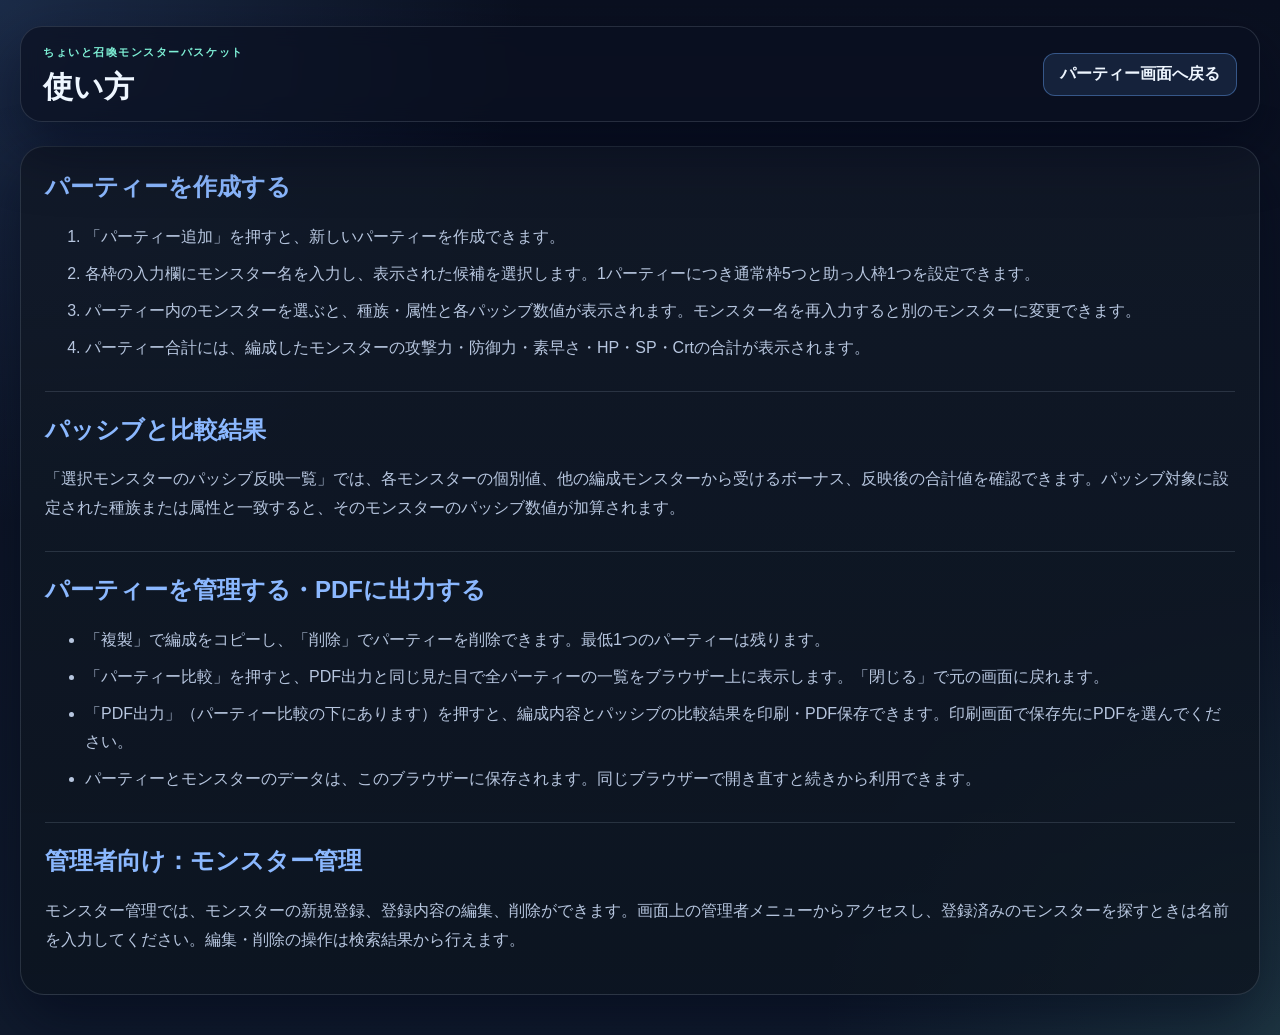
==== how-to-use.html @ dc03d503 "Apply remaining changes Co-authored-by: monbasyama <340354951+monbasyama@users.noreply.github.com>" ====
<!DOCTYPE html>
<html lang="ja">
  <head>
    <meta charset="UTF-8" />
    <meta name="viewport" content="width=device-width, initial-scale=1.0" />
    <title>使い方 | ちょいと召喚モンスターバスケット</title>
    <link rel="stylesheet" href="style.css" />
  </head>
  <body>
    <div class="app-shell">
      <header class="topbar">
        <div>
          <p class="eyebrow">ちょいと召喚モンスターバスケット</p>
          <h1>使い方</h1>
        </div>
        <div class="topbar-actions">
          <a href="index.html" class="secondary-btn inline-link">パーティー画面へ戻る</a>
        </div>
      </header>

      <main>
        <article class="panel usage-guide">
          <section>
            <h2>パーティーを作成する</h2>
            <ol>
              <li>「パーティー追加」を押すと、新しいパーティーを作成できます。</li>
              <li>各枠の入力欄にモンスター名を入力し、表示された候補を選択します。1パーティーにつき通常枠5つと助っ人枠1つを設定できます。</li>
              <li>パーティー内のモンスターを選ぶと、種族・属性と各パッシブ数値が表示されます。モンスター名を再入力すると別のモンスターに変更できます。</li>
              <li>パーティー合計には、編成したモンスターの攻撃力・防御力・素早さ・HP・SP・Crtの合計が表示されます。</li>
            </ol>
          </section>

          <section>
            <h2>パッシブと比較結果</h2>
            <p>「選択モンスターのパッシブ反映一覧」では、各モンスターの個別値、他の編成モンスターから受けるボーナス、反映後の合計値を確認できます。パッシブ対象に設定された種族または属性と一致すると、そのモンスターのパッシブ数値が加算されます。</p>
          </section>

          <section>
            <h2>パーティーを管理する・PDFに出力する</h2>
            <ul>
              <li>「複製」で編成をコピーし、「削除」でパーティーを削除できます。最低1つのパーティーは残ります。</li>
              <li>「パーティー比較」を押すと、PDF出力と同じ見た目で全パーティーの一覧をブラウザー上に表示します。「閉じる」で元の画面に戻れます。</li>
              <li>「PDF出力」（パーティー比較の下にあります）を押すと、編成内容とパッシブの比較結果を印刷・PDF保存できます。印刷画面で保存先にPDFを選んでください。</li>
              <li>パーティーとモンスターのデータは、このブラウザーに保存されます。同じブラウザーで開き直すと続きから利用できます。</li>
            </ul>
          </section>

          <section>
            <h2>管理者向け：モンスター管理</h2>
            <p>モンスター管理では、モンスターの新規登録、登録内容の編集、削除ができます。画面上の管理者メニューからアクセスし、登録済みのモンスターを探すときは名前を入力してください。編集・削除の操作は検索結果から行えます。</p>
          </section>
        </article>
      </main>
    </div>
  </body>
</html>
---- style.css ----
:root {
  --bg-1: #0a1020;
  --bg-2: #101b2d;
  --panel: rgba(17, 25, 39, 0.82);
  --panel-strong: rgba(24, 35, 53, 0.96);
  --panel-soft: rgba(23, 33, 52, 0.72);
  --line: rgba(148, 163, 184, 0.2);
  --line-strong: rgba(148, 163, 184, 0.38);
  --text: #eef6ff;
  --muted: #b7c6df;
  --primary: #6aa9ff;
  --primary-strong: #8bb8ff;
  --secondary: #7ef0d6;
  --accent: #ffbf69;
  --danger: #ff6b7d;
  --success: #57d491;
  --shadow: 0 24px 60px rgba(2, 6, 23, 0.55);
}

* {
  box-sizing: border-box;
}

html {
  scroll-behavior: smooth;
}

body {
  margin: 0;
  min-height: 100vh;
  font-family: "Segoe UI", "Hiragino Kaku Gothic ProN", "Yu Gothic", sans-serif;
  background:
    radial-gradient(circle at top left, rgba(106, 169, 255, 0.18), transparent 32%),
    radial-gradient(circle at bottom right, rgba(126, 240, 214, 0.12), transparent 28%),
    linear-gradient(180deg, var(--bg-1) 0%, var(--bg-2) 100%);
  color: var(--text);
}

button,
input,
select,
a {
  font: inherit;
}

button,
input,
select {
  border: 0;
  outline: none;
}

button {
  cursor: pointer;
}

img {
  max-width: 100%;
}

.app-shell {
  max-width: 1440px;
  margin: 0 auto;
  padding: 26px 20px 40px;
}

.topbar {
  display: flex;
  justify-content: space-between;
  align-items: center;
  gap: 18px;
  margin-bottom: 24px;
  padding: 18px 22px;
  border: 1px solid var(--line);
  background: rgba(10, 16, 32, 0.72);
  border-radius: 22px;
  box-shadow: var(--shadow);
  backdrop-filter: blur(10px);
}

.eyebrow {
  margin: 0 0 10px;
  font-size: 11px;
  letter-spacing: 0.14em;
  font-weight: 800;
  text-transform: uppercase;
  color: var(--secondary);
}

h1,
h2,
h3,
h4,
p {
  margin-top: 0;
}

h1 {
  margin-bottom: 0;
  font-size: clamp(1.9rem, 2.2vw, 3rem);
  line-height: 1.1;
}

.topbar-actions {
  display: flex;
  align-items: center;
  gap: 12px;
  flex-wrap: wrap;
}

.utility-sidebar {
  position: fixed;
  z-index: 10;
  left: 12px;
  bottom: 18px;
  padding: 8px 10px;
  border: 1px solid rgba(148, 163, 184, 0.16);
  border-radius: 10px;
  background: rgba(10, 16, 32, 0.55);
  opacity: 0.55;
  transition: opacity 0.18s ease;
}

.utility-sidebar:hover,
.utility-sidebar:focus-within {
  opacity: 1;
}

.utility-sidebar a {
  color: var(--muted);
  font-size: 0.75rem;
  text-decoration: none;
}

.utility-sidebar a:hover {
  color: var(--text);
}

.inline-link {
  display: inline-flex;
  align-items: center;
  justify-content: center;
  text-decoration: none;
}

.primary-btn,
.secondary-btn,
.ghost-btn,
.danger-btn {
  display: inline-flex;
  align-items: center;
  justify-content: center;
  border-radius: 12px;
  padding: 10px 16px;
  font-weight: 700;
  transition: transform 0.18s ease, opacity 0.18s ease, box-shadow 0.18s ease, border-color 0.18s ease;
}

.primary-btn {
  background: linear-gradient(135deg, var(--primary), #4c7df8);
  color: #fff;
  box-shadow: 0 12px 24px rgba(88, 120, 255, 0.28);
}

.primary-btn:hover,
.secondary-btn:hover,
.ghost-btn:hover,
.danger-btn:hover {
  transform: translateY(-1px);
}

.secondary-btn {
  background: rgba(106, 169, 255, 0.12);
  border: 1px solid rgba(106, 169, 255, 0.4);
  color: var(--text);
}

.ghost-btn {
  background: rgba(126, 240, 214, 0.08);
  border: 1px dashed rgba(126, 240, 214, 0.42);
  color: var(--secondary);
}

.danger-btn {
  background: rgba(255, 107, 125, 0.08);
  border: 1px solid rgba(255, 107, 125, 0.35);
  color: #ffd8dd;
}

main {
  display: block;
}

body[data-page="monster-manager"]:not(.manager-authorized) {
  visibility: hidden;
}

.panel {
  background: linear-gradient(180deg, rgba(17, 25, 39, 0.9), rgba(12, 20, 31, 0.82));
  border: 1px solid var(--line);
  border-radius: 24px;
  box-shadow: var(--shadow);
  padding: 24px;
}

.active-panel {
  display: block;
}

.hidden-panel {
  display: none;
}

.section-header {
  display: flex;
  align-items: center;
  justify-content: space-between;
  gap: 12px;
  margin-bottom: 18px;
}

.section-header h2 {
  margin-bottom: 0;
  font-size: clamp(1.2rem, 1.6vw, 1.8rem);
}

.summary-card {
  display: flex;
  align-items: center;
  justify-content: space-between;
  background: linear-gradient(135deg, rgba(106, 169, 255, 0.14), rgba(126, 240, 214, 0.08));
  border: 1px solid var(--line-strong);
  border-radius: 18px;
  padding: 18px 20px;
  margin-bottom: 24px;
}

.summary-label {
  display: block;
  margin-bottom: 8px;
  color: var(--muted);
  font-size: 0.84rem;
}

#overall-total {
  font-size: clamp(2rem, 2.2vw, 2.8rem);
  font-weight: 800;
}

.parties-container {
  display: grid;
  grid-template-columns: repeat(auto-fit, minmax(300px, 1fr));
  gap: 20px;
}

.party-card {
  background: linear-gradient(180deg, rgba(16, 25, 40, 0.96), rgba(12, 20, 31, 0.92));
  border: 1px solid var(--line);
  border-radius: 20px;
  padding: 18px;
  box-shadow: inset 0 1px 0 rgba(255,255,255,0.04);
}

.party-header {
  display: flex;
  justify-content: space-between;
  align-items: center;
  gap: 12px;
  margin-bottom: 16px;
}

.party-header h3 {
  margin: 0;
  font-size: 1.06rem;
}

.party-actions {
  display: flex;
  gap: 8px;
}

.party-total {
  display: inline-flex;
  align-items: center;
  padding: 8px 12px;
  border-radius: 999px;
  background: rgba(106, 169, 255, 0.12);
  border: 1px solid rgba(106, 169, 255, 0.25);
  color: var(--muted);
  margin-bottom: 16px;
}

.slot-grid {
  display: grid;
  grid-template-columns: repeat(2, minmax(130px, 1fr));
  gap: 14px;
}

.slot-card {
  background: rgba(17, 25, 39, 0.7);
  border: 1px solid var(--line);
  border-radius: 16px;
  padding: 12px;
}

.slot-card label {
  display: block;
  color: var(--muted);
  font-weight: 700;
  font-size: 0.88rem;
  margin-bottom: 8px;
}

.slot-card select {
  width: 100%;
  background: rgba(10, 16, 32, 0.9);
  border: 1px solid var(--line);
  border-radius: 10px;
  color: var(--text);
  padding: 8px 10px;
  margin-bottom: 10px;
}

.monster-detail {
  border-top: 1px solid var(--line);
  padding-top: 10px;
}

.monster-detail-tags {
  display: flex;
  flex-wrap: wrap;
  gap: 8px;
  margin-bottom: 8px;
}

.monster-passive-table {
  width: 100%;
  border-collapse: collapse;
  font-size: 0.8rem;
  text-align: center;
}

.monster-passive-table th,
.monster-passive-table td {
  padding: 4px 6px;
  border: 1px solid var(--line);
}

.monster-passive-table th {
  color: var(--primary-strong);
  background: rgba(106, 169, 255, 0.12);
}

.monster-stats {
  display: flex;
  flex-wrap: wrap;
  gap: 8px;
  font-size: 0.82rem;
  color: var(--muted);
}

.monster-wiki-link {
  display: inline-block;
  margin-top: 10px;
  color: var(--secondary);
  overflow-wrap: anywhere;
}

.passive-item {
  display: flex;
  justify-content: space-between;
  gap: 8px;
  padding: 4px 0;
  border-bottom: 1px dashed rgba(148, 163, 184, 0.2);
  color: var(--muted);
  font-size: 0.82rem;
}

.passive-item:last-child {
  border-bottom: none;
}

.empty-state {
  color: var(--muted);
  text-align: center;
  font-size: 0.8rem;
  padding: 8px 0 2px;
}

.monster-form-card {
  background: rgba(16, 24, 37, 0.95);
  border: 1px solid var(--line);
  border-radius: 20px;
  padding: 20px;
  margin-bottom: 24px;
}

.field-grid {
  display: grid;
  gap: 16px;
}

.full-width {
  grid-column: 1 / -1;
}

.field-group {
  display: flex;
  flex-direction: column;
  gap: 9px;
}

.field-group label {
  font-weight: 700;
  color: var(--muted);
}

input[type="text"],
input[type="number"],
select {
  width: 100%;
  border-radius: 10px;
  border: 1px solid var(--line);
  background: rgba(8, 14, 24, 0.9);
  color: var(--text);
  padding: 11px 12px;
}

/* チェックボックスグループスタイル */
.checkbox-group {
  display: grid;
  grid-template-columns: repeat(auto-fit, minmax(200px, 1fr));
  gap: 20px;
  padding: 16px;
  background: rgba(10, 16, 32, 0.5);
  border: 1px solid var(--line);
  border-radius: 12px;
}

.checkbox-section {
  display: flex;
  flex-direction: column;
  gap: 10px;
}

.checkbox-section h4 {
  margin: 0 0 8px 0;
  font-size: 0.96rem;
  color: var(--primary-strong);
  font-weight: 700;
}

.checkbox-list {
  display: flex;
  flex-direction: column;
  gap: 8px;
}

.checkbox-list label {
  display: flex;
  align-items: center;
  gap: 10px;
  cursor: pointer;
  font-weight: 400;
  color: var(--text);
  font-size: 0.9rem;
}

.checkbox-list input[type="checkbox"] {
  width: 18px;
  height: 18px;
  cursor: pointer;
  accent-color: var(--primary);
}

.checkbox-list label:hover {
  color: var(--primary-strong);
}

/* ドロップダウンウィンドウ */
.monster-dropdown-wrapper {
  position: relative;
}

.monster-selection-row {
  display: flex;
  align-items: flex-start;
  gap: 10px;
}

.monster-selection-row .monster-dropdown-wrapper {
  flex: 1;
  min-width: 0;
}

.monster-image-frame {
  position: relative;
  display: flex;
  flex: 0 0 84px;
  width: 84px;
  height: 84px;
  align-items: center;
  justify-content: center;
  overflow: hidden;
  border: 1px solid var(--line-strong);
  border-radius: 10px;
  background: rgba(8, 14, 24, 0.9);
  color: var(--muted);
  font-size: 0.68rem;
}

.monster-image {
  position: absolute;
  inset: 0;
  display: none;
  width: 100%;
  height: 100%;
  object-fit: contain;
}

.monster-image-frame.has-image .monster-image {
  display: block;
}

.monster-image-frame.has-image .monster-image-placeholder {
  display: none;
}

.monster-search-field {
  width: 100%;
  border-radius: 10px;
  border: 1px solid var(--line);
  background: rgba(8, 14, 24, 0.9);
  color: var(--text);
  padding: 11px 12px;
}

.monster-dropdown-list {
  position: absolute;
  top: 100%;
  left: 0;
  right: 0;
  margin-top: 4px;
  background: rgba(10, 16, 32, 0.95);
  border: 1px solid var(--line);
  border-radius: 10px;
  max-height: 200px;
  overflow-y: auto;
  z-index: 100;
  box-shadow: var(--shadow);
}

.dropdown-item {
  padding: 10px 12px;
  cursor: pointer;
  border-bottom: 1px solid var(--line);
  color: var(--text);
  font-size: 0.9rem;
  transition: background-color 0.15s ease;
}

.dropdown-item:last-child {
  border-bottom: none;
}

.dropdown-item:hover {
  background: rgba(106, 169, 255, 0.15);
  color: var(--primary-strong);
}

.monster-search-wrap {
  border-top: 1px solid var(--line);
  padding-top: 18px;
}

.monster-search-wrap h2 {
  font-size: 1.3rem;
  margin-bottom: 16px;
}

.search-box {
  margin-bottom: 16px;
}

.passives-block {
  margin-top: 22px;
}

.passives-header {
  display: flex;
  justify-content: space-between;
  align-items: center;
  gap: 12px;
  margin-bottom: 12px;
}

.passives-header h3 {
  margin: 0;
}

.passive-editor {
  display: grid;
  gap: 12px;
}

.passive-row {
  display: grid;
  grid-template-columns: minmax(150px, 1.2fr) minmax(90px, 0.7fr) auto;
  gap: 10px;
  align-items: center;
}

.remove-passive-btn {
  width: 42px;
  height: 42px;
  border-radius: 10px;
  background: rgba(255, 107, 125, 0.1);
  color: #ffdfe5;
  border: 1px solid rgba(255, 107, 125, 0.3);
}

.form-actions {
  display: flex;
  justify-content: flex-end;
  gap: 10px;
  margin-top: 20px;
}

.monster-list-wrap {
  border-top: 1px solid var(--line);
  padding-top: 18px;
}

.monster-list {
  display: grid;
  gap: 12px;
}

.monster-card-item {
  display: flex;
  justify-content: space-between;
  align-items: center;
  gap: 16px;
  padding: 16px 18px;
  border-radius: 16px;
  background: rgba(17, 25, 39, 0.78);
  border: 1px solid var(--line);
}

.monster-card-item h4 {
  margin: 0 0 10px;
  font-size: 1.05rem;
}

.monster-details {
  display: flex;
  flex-wrap: wrap;
  gap: 8px;
  margin-bottom: 10px;
}

.monster-passives {
  display: flex;
  flex-wrap: wrap;
  gap: 8px;
}

.tag {
  display: inline-flex;
  align-items: center;
  padding: 6px 10px;
  border-radius: 999px;
  background: rgba(106, 169, 255, 0.12);
  color: var(--primary-strong);
  border: 1px solid rgba(106, 169, 255, 0.2);
  font-size: 0.77rem;
  font-weight: 700;
}

.monster-actions {
  display: flex;
  gap: 10px;
  flex-wrap: wrap;
}

.party-passive-summary {
  margin-top: 12px;
  padding: 10px;
  border: 1px solid var(--line-strong);
  border-radius: 12px;
  background: rgba(10, 16, 32, 0.55);
}

.party-passive-summary h4 {
  margin: 0 0 8px;
  color: var(--primary-strong);
}

.passive-summary-table-wrap {
  overflow-x: auto;
}

.passive-summary-table {
  width: 100%;
  min-width: 980px;
  border-collapse: collapse;
  font-size: 0.75rem;
}

.passive-summary-table th,
.passive-summary-table td {
  padding: 5px 7px;
  border: 1px solid var(--line);
  text-align: left;
  vertical-align: top;
}

.passive-summary-table thead th {
  background: rgba(106, 169, 255, 0.12);
  color: var(--primary-strong);
  white-space: nowrap;
}

.passive-summary-table tbody th {
  font-weight: 400;
}

.passive-summary-table tbody th:first-child {
  min-width: 130px;
}

.passive-summary-table tbody td:nth-child(4) {
  min-width: 130px;
}

.passive-summary-table tbody td:nth-child(n + 5) {
  white-space: nowrap;
}

.passive-value-equation {
  display: flex;
  align-items: center;
  justify-content: space-between;
  gap: 4px;
  min-width: 76px;
  white-space: nowrap;
}

.passive-value-bonus {
  color: var(--secondary);
}

.passive-value-equation strong {
  color: var(--text);
}

.pdf-print-content {
  display: none;
}

.usage-guide section + section {
  margin-top: 28px;
  padding-top: 22px;
  border-top: 1px solid var(--line);
}

.usage-guide h2 {
  color: var(--primary-strong);
}

.usage-guide p,
.usage-guide li {
  color: var(--muted);
  line-height: 1.8;
}

.usage-guide li + li {
  margin-top: 8px;
}

@media print {
  @page {
    margin: 0;
  }

  body {
    background: #fff !important;
  }

  body > :not(.pdf-print-content) {
    display: none !important;
  }

  body > .pdf-print-content {
    display: block !important;
    background: #fff !important;
  }
}

@media (max-width: 780px) {
  .app-shell {
    padding: 16px;
  }

  .topbar,
  .section-header,
  .party-header,
  .passives-header {
    flex-direction: column;
    align-items: flex-start;
  }

  .topbar-actions,
  .form-actions,
  .monster-actions {
    width: 100%;
  }

  .topbar-actions > *,
  .form-actions > *,
  .monster-actions > * {
    flex: 1 1 auto;
  }

  .utility-sidebar {
    right: 12px;
    left: auto;
  }

  .slot-grid {
    grid-template-columns: 1fr;
  }

  .monster-image-frame {
    flex-basis: 72px;
    width: 72px;
    height: 72px;
  }

  .checkbox-group {
    grid-template-columns: 1fr;
  }

  .passive-row {
    grid-template-columns: 1fr;
  }

  .monster-card-item {
    flex-direction: column;
    align-items: flex-start;
  }
}
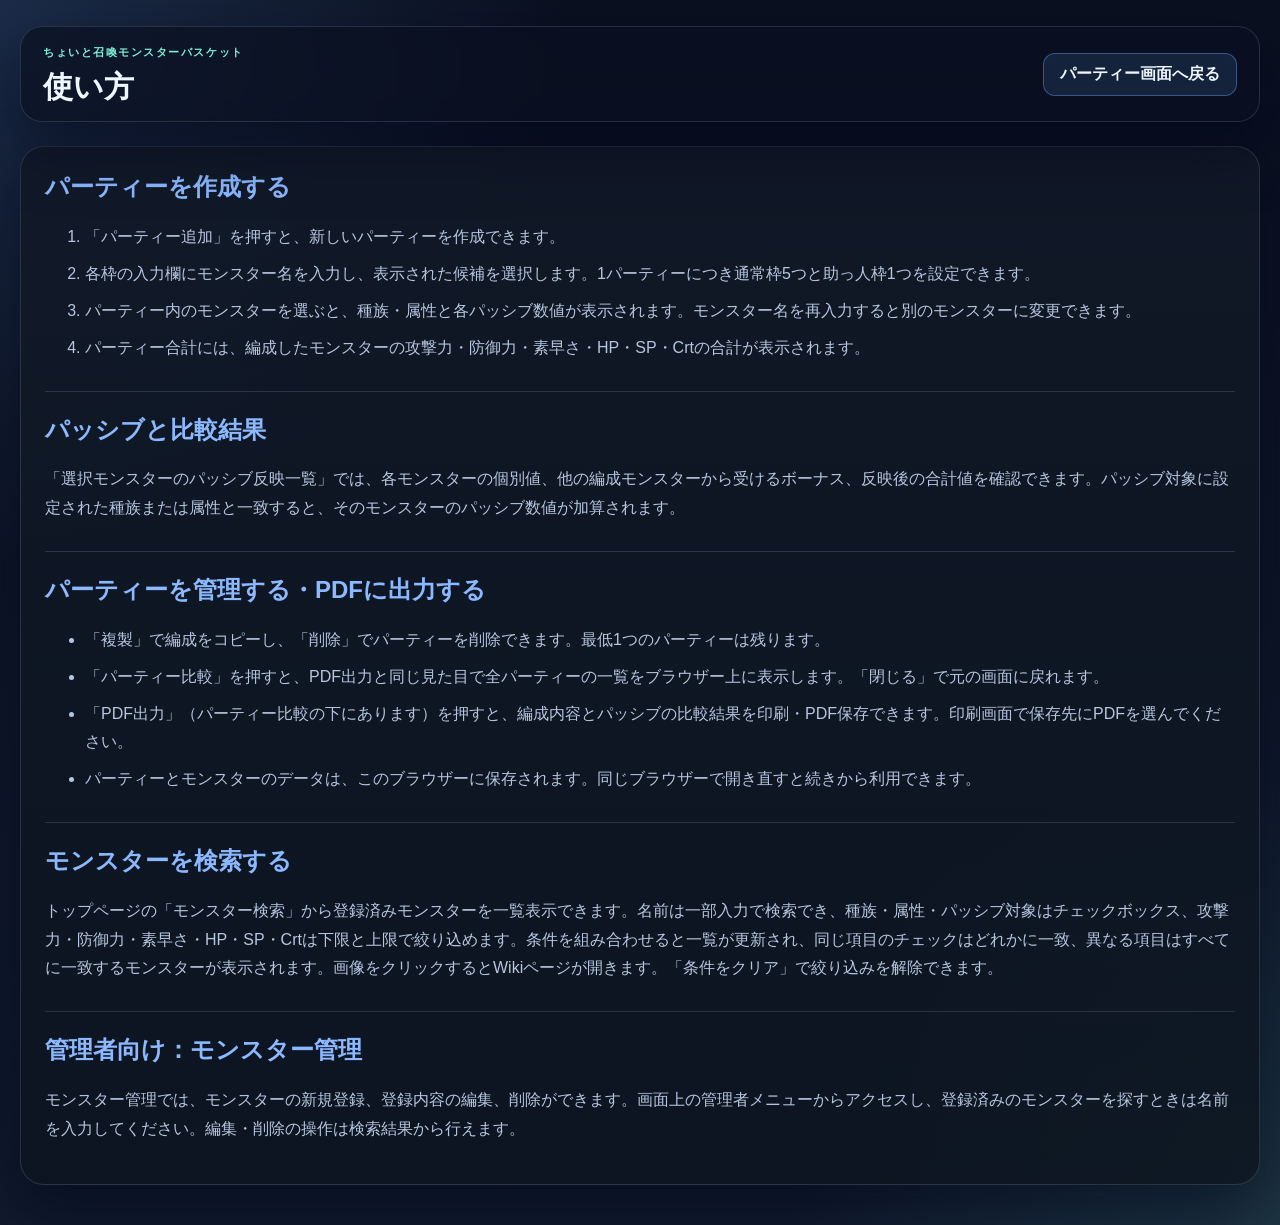
==== commit d7dee724: "Add searchable monster catalog Co-authored-by: monbasyama <340354951+monbasyama@users.noreply.github" ====
--- a/how-to-use.html
+++ b/how-to-use.html
@@ -46,6 +46,11 @@
           </section>
 
           <section>
+            <h2>モンスターを検索する</h2>
+            <p>トップページの「モンスター検索」から登録済みモンスターを一覧表示できます。名前は一部入力で検索でき、種族・属性・パッシブ対象はチェックボックス、攻撃力・防御力・素早さ・HP・SP・Crtは下限と上限で絞り込めます。条件を組み合わせると一覧が更新され、同じ項目のチェックはどれかに一致、異なる項目はすべてに一致するモンスターが表示されます。画像をクリックするとWikiページが開きます。「条件をクリア」で絞り込みを解除できます。</p>
+          </section>
+
+          <section>
             <h2>管理者向け：モンスター管理</h2>
             <p>モンスター管理では、モンスターの新規登録、登録内容の編集、削除ができます。画面上の管理者メニューからアクセスし、登録済みのモンスターを探すときは名前を入力してください。編集・削除の操作は検索結果から行えます。</p>
           </section>
--- a/style.css
+++ b/style.css
@@ -416,6 +416,7 @@
 }
 
 input[type="text"],
+input[type="search"],
 input[type="number"],
 select {
   width: 100%;
@@ -626,6 +627,116 @@
   margin-top: 20px;
 }
 
+.catalog-filter-groups {
+  display: grid;
+  grid-template-columns: repeat(auto-fit, minmax(220px, 1fr));
+  gap: 14px;
+}
+
+.catalog-filter-group {
+  min-width: 0;
+  margin: 0;
+  padding: 14px;
+  border: 1px solid var(--line);
+  border-radius: 12px;
+  background: rgba(10, 16, 32, 0.5);
+}
+
+.catalog-filter-group legend {
+  padding: 0 6px;
+  color: var(--primary-strong);
+  font-weight: 700;
+}
+
+.catalog-filter-options {
+  display: flex;
+  flex-wrap: wrap;
+  gap: 10px 14px;
+}
+
+.catalog-filter-options label {
+  display: inline-flex;
+  align-items: center;
+  gap: 6px;
+  cursor: pointer;
+  color: var(--text);
+}
+
+.catalog-filter-options input[type="checkbox"] {
+  width: 18px;
+  height: 18px;
+  accent-color: var(--primary);
+}
+
+.catalog-range-grid {
+  display: grid;
+  grid-template-columns: repeat(auto-fit, minmax(190px, 1fr));
+  gap: 14px;
+}
+
+.catalog-range-inputs {
+  display: grid;
+  grid-template-columns: minmax(0, 1fr) auto minmax(0, 1fr);
+  align-items: center;
+  gap: 8px;
+}
+
+.catalog-result-count {
+  margin: 0 0 12px;
+  color: var(--muted);
+  font-weight: 700;
+}
+
+.monster-catalog-table-wrap {
+  overflow-x: auto;
+  border: 1px solid var(--line);
+  border-radius: 14px;
+}
+
+.monster-catalog-table {
+  width: 100%;
+  min-width: 900px;
+  border-collapse: collapse;
+  background: rgba(17, 25, 39, 0.78);
+}
+
+.monster-catalog-table th,
+.monster-catalog-table td {
+  padding: 9px 10px;
+  border-bottom: 1px solid var(--line);
+  text-align: left;
+  vertical-align: middle;
+}
+
+.monster-catalog-table thead {
+  position: sticky;
+  top: 0;
+  background: var(--panel-strong);
+  color: var(--primary-strong);
+}
+
+.monster-catalog-table tbody th {
+  color: var(--text);
+}
+
+.catalog-monster-image {
+  display: block;
+  width: 56px;
+  height: 56px;
+  object-fit: contain;
+}
+
+.catalog-no-image {
+  color: var(--muted);
+  font-size: 0.8rem;
+}
+
+.catalog-empty-state {
+  padding: 28px !important;
+  color: var(--muted);
+  text-align: center !important;
+}
+
 .monster-list-wrap {
   border-top: 1px solid var(--line);
   padding-top: 18px;
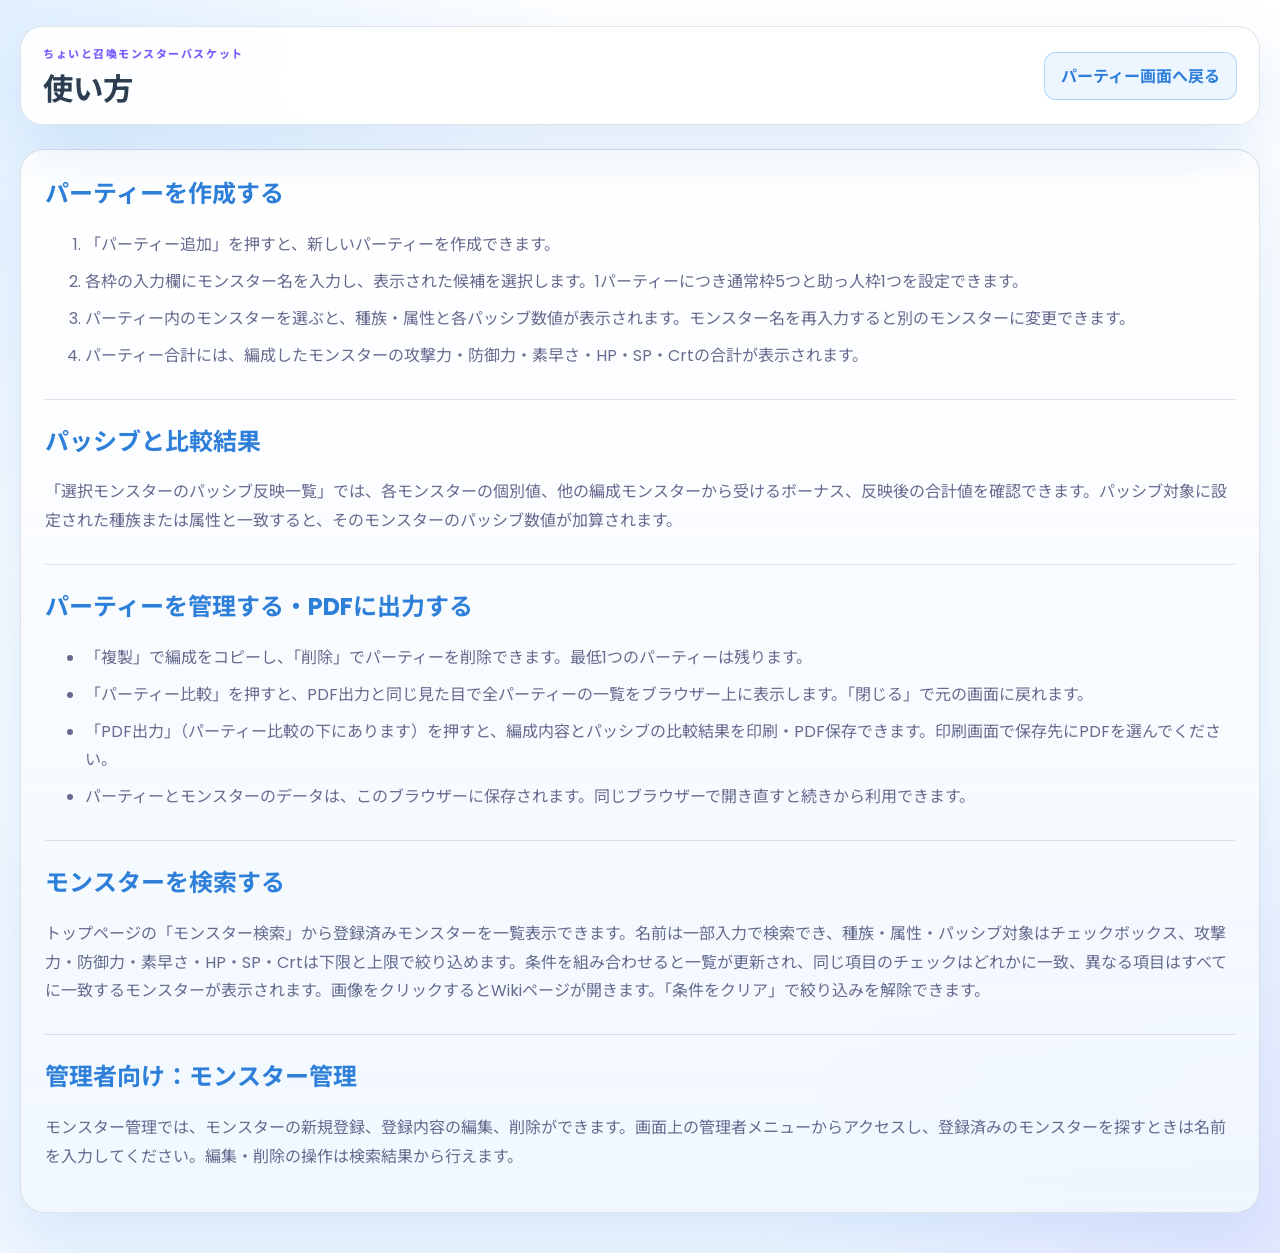
==== commit 1a11b6fb: "Refresh app with light blue visual theme Co-authored-by: monbasyama <340354951+monbasyama@users.nore" ====
--- a/how-to-use.html
+++ b/how-to-use.html
@@ -4,6 +4,10 @@
     <meta charset="UTF-8" />
     <meta name="viewport" content="width=device-width, initial-scale=1.0" />
     <title>使い方 | ちょいと召喚モンスターバスケット</title>
+    <link rel="preconnect" href="https://fonts.googleapis.com" />
+    <link rel="preconnect" href="https://fonts.gstatic.com" crossorigin />
+    <link href="https://fonts.googleapis.com/css2?family=Noto+Sans+JP:wght@400;500;700&family=Poppins:wght@400;500;600;700;800&display=swap" rel="stylesheet" />
+    <link rel="stylesheet" href="https://cdnjs.cloudflare.com/ajax/libs/font-awesome/6.4.0/css/all.min.css" />
     <link rel="stylesheet" href="style.css" />
   </head>
   <body>
--- a/style.css
+++ b/style.css
@@ -1,20 +1,20 @@
 :root {
-  --bg-1: #0a1020;
-  --bg-2: #101b2d;
-  --panel: rgba(17, 25, 39, 0.82);
-  --panel-strong: rgba(24, 35, 53, 0.96);
-  --panel-soft: rgba(23, 33, 52, 0.72);
-  --line: rgba(148, 163, 184, 0.2);
-  --line-strong: rgba(148, 163, 184, 0.38);
-  --text: #eef6ff;
-  --muted: #b7c6df;
-  --primary: #6aa9ff;
-  --primary-strong: #8bb8ff;
-  --secondary: #7ef0d6;
-  --accent: #ffbf69;
-  --danger: #ff6b7d;
-  --success: #57d491;
-  --shadow: 0 24px 60px rgba(2, 6, 23, 0.55);
+  --bg-1: #ffffff;
+  --bg-2: #f0f7ff;
+  --panel: rgba(255, 255, 255, 0.92);
+  --panel-strong: #ffffff;
+  --panel-soft: rgba(240, 247, 255, 0.9);
+  --line: rgba(44, 62, 80, 0.14);
+  --line-strong: rgba(44, 62, 80, 0.25);
+  --text: #2c3e50;
+  --muted: #666b8f;
+  --primary: #4da6ff;
+  --primary-strong: #2e7fd9;
+  --secondary: #7c5cff;
+  --accent: #e8d5ff;
+  --danger: #d94f64;
+  --success: #66d9a3;
+  --shadow: 0 24px 60px rgba(46, 127, 217, 0.14);
 }
 
 * {
@@ -28,10 +28,10 @@
 body {
   margin: 0;
   min-height: 100vh;
-  font-family: "Segoe UI", "Hiragino Kaku Gothic ProN", "Yu Gothic", sans-serif;
+  font-family: "Poppins", "Noto Sans JP", sans-serif;
   background:
-    radial-gradient(circle at top left, rgba(106, 169, 255, 0.18), transparent 32%),
-    radial-gradient(circle at bottom right, rgba(126, 240, 214, 0.12), transparent 28%),
+    radial-gradient(circle at top left, rgba(77, 166, 255, 0.16), transparent 32%),
+    radial-gradient(circle at bottom right, rgba(124, 92, 255, 0.1), transparent 28%),
     linear-gradient(180deg, var(--bg-1) 0%, var(--bg-2) 100%);
   color: var(--text);
 }
@@ -72,7 +72,7 @@
   margin-bottom: 24px;
   padding: 18px 22px;
   border: 1px solid var(--line);
-  background: rgba(10, 16, 32, 0.72);
+  background: rgba(255, 255, 255, 0.88);
   border-radius: 22px;
   box-shadow: var(--shadow);
   backdrop-filter: blur(10px);
@@ -114,9 +114,9 @@
   left: 12px;
   bottom: 18px;
   padding: 8px 10px;
-  border: 1px solid rgba(148, 163, 184, 0.16);
+  border: 1px solid var(--line);
   border-radius: 10px;
-  background: rgba(10, 16, 32, 0.55);
+  background: rgba(255, 255, 255, 0.92);
   opacity: 0.55;
   transition: opacity 0.18s ease;
 }
@@ -153,13 +153,14 @@
   border-radius: 12px;
   padding: 10px 16px;
   font-weight: 700;
+  gap: 8px;
   transition: transform 0.18s ease, opacity 0.18s ease, box-shadow 0.18s ease, border-color 0.18s ease;
 }
 
 .primary-btn {
-  background: linear-gradient(135deg, var(--primary), #4c7df8);
+  background: linear-gradient(135deg, var(--primary), var(--primary-strong));
   color: #fff;
-  box-shadow: 0 12px 24px rgba(88, 120, 255, 0.28);
+  box-shadow: 0 12px 24px rgba(46, 127, 217, 0.22);
 }
 
 .primary-btn:hover,
@@ -170,21 +171,21 @@
 }
 
 .secondary-btn {
-  background: rgba(106, 169, 255, 0.12);
-  border: 1px solid rgba(106, 169, 255, 0.4);
-  color: var(--text);
+  background: rgba(77, 166, 255, 0.1);
+  border: 1px solid rgba(77, 166, 255, 0.4);
+  color: var(--primary-strong);
 }
 
 .ghost-btn {
-  background: rgba(126, 240, 214, 0.08);
-  border: 1px dashed rgba(126, 240, 214, 0.42);
+  background: rgba(124, 92, 255, 0.06);
+  border: 1px dashed rgba(124, 92, 255, 0.35);
   color: var(--secondary);
 }
 
 .danger-btn {
-  background: rgba(255, 107, 125, 0.08);
-  border: 1px solid rgba(255, 107, 125, 0.35);
-  color: #ffd8dd;
+  background: rgba(217, 79, 100, 0.08);
+  border: 1px solid rgba(217, 79, 100, 0.3);
+  color: #a83348;
 }
 
 main {
@@ -196,7 +197,7 @@
 }
 
 .panel {
-  background: linear-gradient(180deg, rgba(17, 25, 39, 0.9), rgba(12, 20, 31, 0.82));
+  background: linear-gradient(180deg, rgba(255, 255, 255, 0.96), rgba(240, 247, 255, 0.88));
   border: 1px solid var(--line);
   border-radius: 24px;
   box-shadow: var(--shadow);
@@ -228,7 +229,7 @@
   display: flex;
   align-items: center;
   justify-content: space-between;
-  background: linear-gradient(135deg, rgba(106, 169, 255, 0.14), rgba(126, 240, 214, 0.08));
+  background: linear-gradient(135deg, rgba(77, 166, 255, 0.14), rgba(124, 92, 255, 0.08));
   border: 1px solid var(--line-strong);
   border-radius: 18px;
   padding: 18px 20px;
@@ -254,7 +255,7 @@
 }
 
 .party-card {
-  background: linear-gradient(180deg, rgba(16, 25, 40, 0.96), rgba(12, 20, 31, 0.92));
+  background: linear-gradient(180deg, #ffffff, #f5f9ff);
   border: 1px solid var(--line);
   border-radius: 20px;
   padding: 18px;
@@ -284,8 +285,8 @@
   align-items: center;
   padding: 8px 12px;
   border-radius: 999px;
-  background: rgba(106, 169, 255, 0.12);
-  border: 1px solid rgba(106, 169, 255, 0.25);
+  background: rgba(77, 166, 255, 0.1);
+  border: 1px solid rgba(77, 166, 255, 0.25);
   color: var(--muted);
   margin-bottom: 16px;
 }
@@ -297,10 +298,18 @@
 }
 
 .slot-card {
-  background: rgba(17, 25, 39, 0.7);
+  background: rgba(240, 247, 255, 0.8);
   border: 1px solid var(--line);
   border-radius: 16px;
   padding: 12px;
+}
+
+.slot-heading {
+  display: flex;
+  align-items: center;
+  justify-content: space-between;
+  gap: 10px;
+  margin-bottom: 8px;
 }
 
 .slot-card label {
@@ -311,9 +320,23 @@
   margin-bottom: 8px;
 }
 
+.slot-heading label {
+  margin-bottom: 0;
+}
+
+.slot-heading .monster-image-frame {
+  flex-basis: 64px;
+  width: 64px;
+  height: 64px;
+}
+
+.slot-heading .monster-wiki-link {
+  margin-top: 0;
+}
+
 .slot-card select {
   width: 100%;
-  background: rgba(10, 16, 32, 0.9);
+  background: #ffffff;
   border: 1px solid var(--line);
   border-radius: 10px;
   color: var(--text);
@@ -348,7 +371,7 @@
 
 .monster-passive-table th {
   color: var(--primary-strong);
-  background: rgba(106, 169, 255, 0.12);
+  background: rgba(77, 166, 255, 0.1);
 }
 
 .monster-stats {
@@ -371,7 +394,7 @@
   justify-content: space-between;
   gap: 8px;
   padding: 4px 0;
-  border-bottom: 1px dashed rgba(148, 163, 184, 0.2);
+  border-bottom: 1px dashed var(--line);
   color: var(--muted);
   font-size: 0.82rem;
 }
@@ -388,7 +411,7 @@
 }
 
 .monster-form-card {
-  background: rgba(16, 24, 37, 0.95);
+  background: rgba(255, 255, 255, 0.96);
   border: 1px solid var(--line);
   border-radius: 20px;
   padding: 20px;
@@ -422,7 +445,7 @@
   width: 100%;
   border-radius: 10px;
   border: 1px solid var(--line);
-  background: rgba(8, 14, 24, 0.9);
+  background: #ffffff;
   color: var(--text);
   padding: 11px 12px;
 }
@@ -433,7 +456,7 @@
   grid-template-columns: repeat(auto-fit, minmax(200px, 1fr));
   gap: 20px;
   padding: 16px;
-  background: rgba(10, 16, 32, 0.5);
+  background: rgba(232, 213, 255, 0.25);
   border: 1px solid var(--line);
   border-radius: 12px;
 }
@@ -505,7 +528,7 @@
   overflow: hidden;
   border: 1px solid var(--line-strong);
   border-radius: 10px;
-  background: rgba(8, 14, 24, 0.9);
+  background: #ffffff;
   color: var(--muted);
   font-size: 0.68rem;
 }
@@ -531,7 +554,7 @@
   width: 100%;
   border-radius: 10px;
   border: 1px solid var(--line);
-  background: rgba(8, 14, 24, 0.9);
+  background: #ffffff;
   color: var(--text);
   padding: 11px 12px;
 }
@@ -542,7 +565,7 @@
   left: 0;
   right: 0;
   margin-top: 4px;
-  background: rgba(10, 16, 32, 0.95);
+  background: rgba(255, 255, 255, 0.98);
   border: 1px solid var(--line);
   border-radius: 10px;
   max-height: 200px;
@@ -552,6 +575,9 @@
 }
 
 .dropdown-item {
+  display: flex;
+  align-items: center;
+  gap: 10px;
   padding: 10px 12px;
   cursor: pointer;
   border-bottom: 1px solid var(--line);
@@ -560,12 +586,19 @@
   transition: background-color 0.15s ease;
 }
 
+.dropdown-monster-image {
+  flex: 0 0 36px;
+  width: 36px;
+  height: 36px;
+  object-fit: contain;
+}
+
 .dropdown-item:last-child {
   border-bottom: none;
 }
 
 .dropdown-item:hover {
-  background: rgba(106, 169, 255, 0.15);
+  background: rgba(77, 166, 255, 0.12);
   color: var(--primary-strong);
 }
 
@@ -615,9 +648,9 @@
   width: 42px;
   height: 42px;
   border-radius: 10px;
-  background: rgba(255, 107, 125, 0.1);
-  color: #ffdfe5;
-  border: 1px solid rgba(255, 107, 125, 0.3);
+  background: rgba(217, 79, 100, 0.1);
+  color: #a83348;
+  border: 1px solid rgba(217, 79, 100, 0.3);
 }
 
 .form-actions {
@@ -639,7 +672,7 @@
   padding: 14px;
   border: 1px solid var(--line);
   border-radius: 12px;
-  background: rgba(10, 16, 32, 0.5);
+  background: rgba(232, 213, 255, 0.25);
 }
 
 .catalog-filter-group legend {
@@ -697,7 +730,7 @@
   width: 100%;
   min-width: 900px;
   border-collapse: collapse;
-  background: rgba(17, 25, 39, 0.78);
+  background: rgba(255, 255, 255, 0.85);
 }
 
 .monster-catalog-table th,
@@ -754,7 +787,7 @@
   gap: 16px;
   padding: 16px 18px;
   border-radius: 16px;
-  background: rgba(17, 25, 39, 0.78);
+  background: rgba(255, 255, 255, 0.85);
   border: 1px solid var(--line);
 }
 
@@ -781,9 +814,9 @@
   align-items: center;
   padding: 6px 10px;
   border-radius: 999px;
-  background: rgba(106, 169, 255, 0.12);
-  color: var(--primary-strong);
-  border: 1px solid rgba(106, 169, 255, 0.2);
+  background: rgba(77, 166, 255, 0.1);
+  color: var(--primary-strong);
+  border: 1px solid rgba(77, 166, 255, 0.2);
   font-size: 0.77rem;
   font-weight: 700;
 }
@@ -799,7 +832,7 @@
   padding: 10px;
   border: 1px solid var(--line-strong);
   border-radius: 12px;
-  background: rgba(10, 16, 32, 0.55);
+  background: rgba(240, 247, 255, 0.9);
 }
 
 .party-passive-summary h4 {
@@ -827,7 +860,7 @@
 }
 
 .passive-summary-table thead th {
-  background: rgba(106, 169, 255, 0.12);
+  background: rgba(77, 166, 255, 0.1);
   color: var(--primary-strong);
   white-space: nowrap;
 }
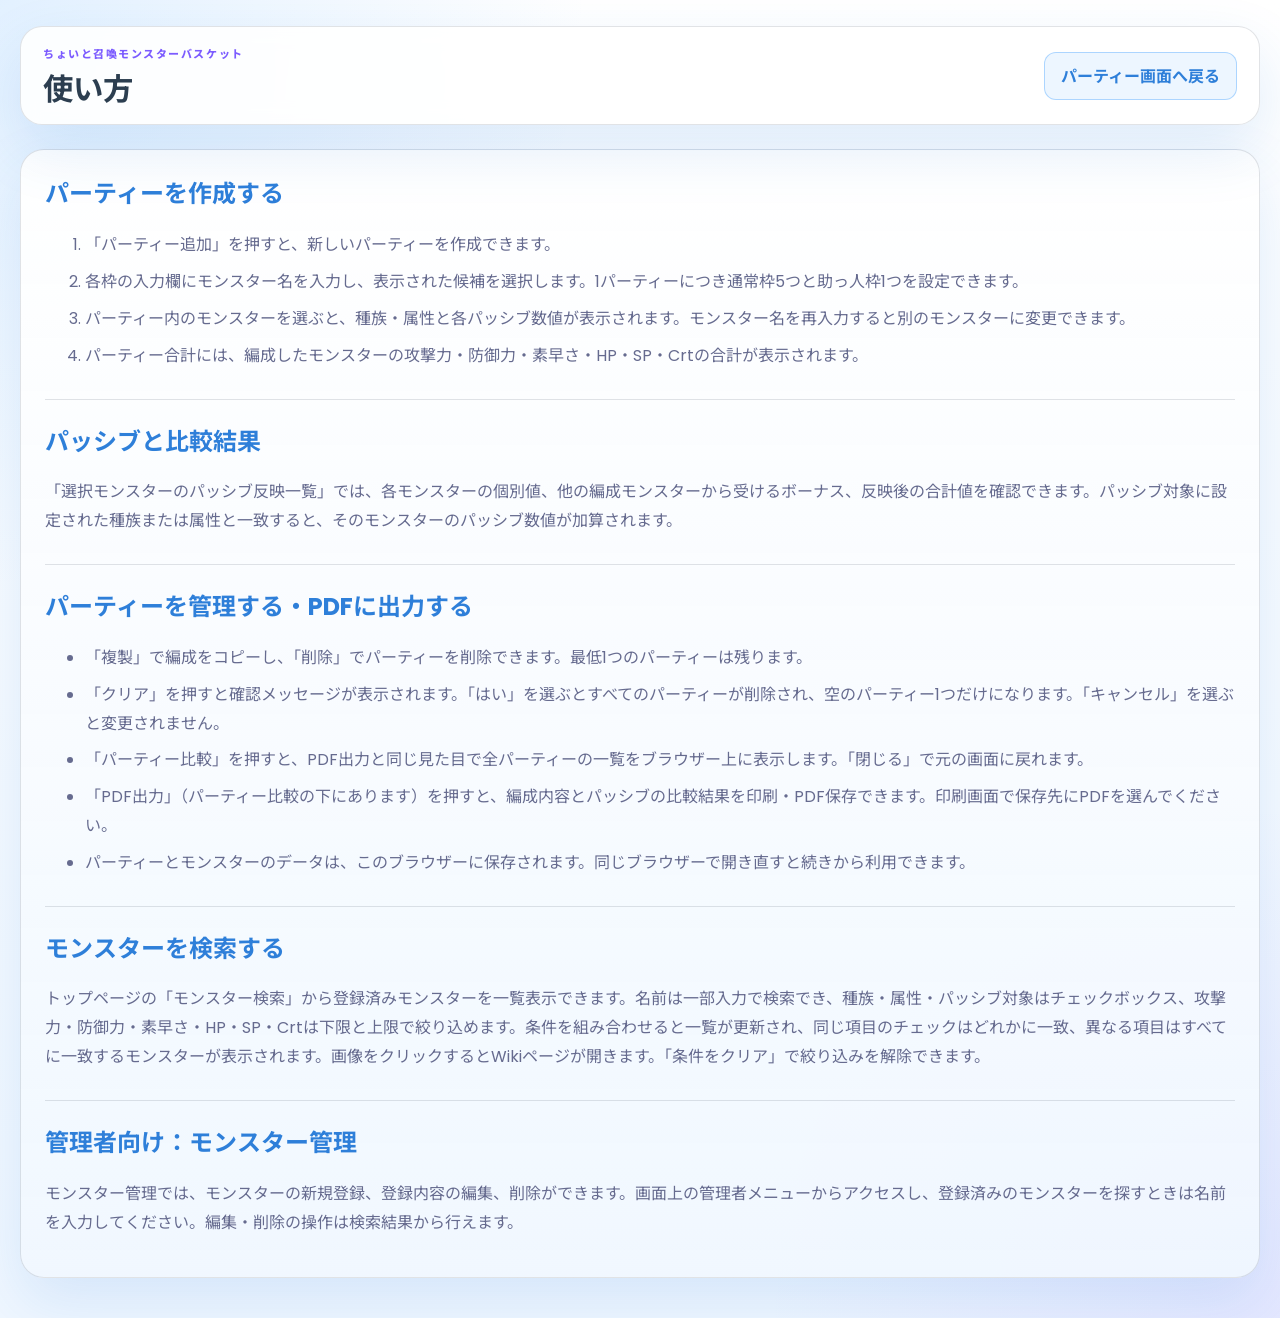
==== commit 1c1937a2: "Add party clear control Co-authored-by: monbasyama <340354951+monbasyama@users.noreply.github.com>" ====
--- a/how-to-use.html
+++ b/how-to-use.html
@@ -43,6 +43,7 @@
             <h2>パーティーを管理する・PDFに出力する</h2>
             <ul>
               <li>「複製」で編成をコピーし、「削除」でパーティーを削除できます。最低1つのパーティーは残ります。</li>
+              <li>「クリア」を押すと確認メッセージが表示されます。「はい」を選ぶとすべてのパーティーが削除され、空のパーティー1つだけになります。「キャンセル」を選ぶと変更されません。</li>
               <li>「パーティー比較」を押すと、PDF出力と同じ見た目で全パーティーの一覧をブラウザー上に表示します。「閉じる」で元の画面に戻れます。</li>
               <li>「PDF出力」（パーティー比較の下にあります）を押すと、編成内容とパッシブの比較結果を印刷・PDF保存できます。印刷画面で保存先にPDFを選んでください。</li>
               <li>パーティーとモンスターのデータは、このブラウザーに保存されます。同じブラウザーで開き直すと続きから利用できます。</li>
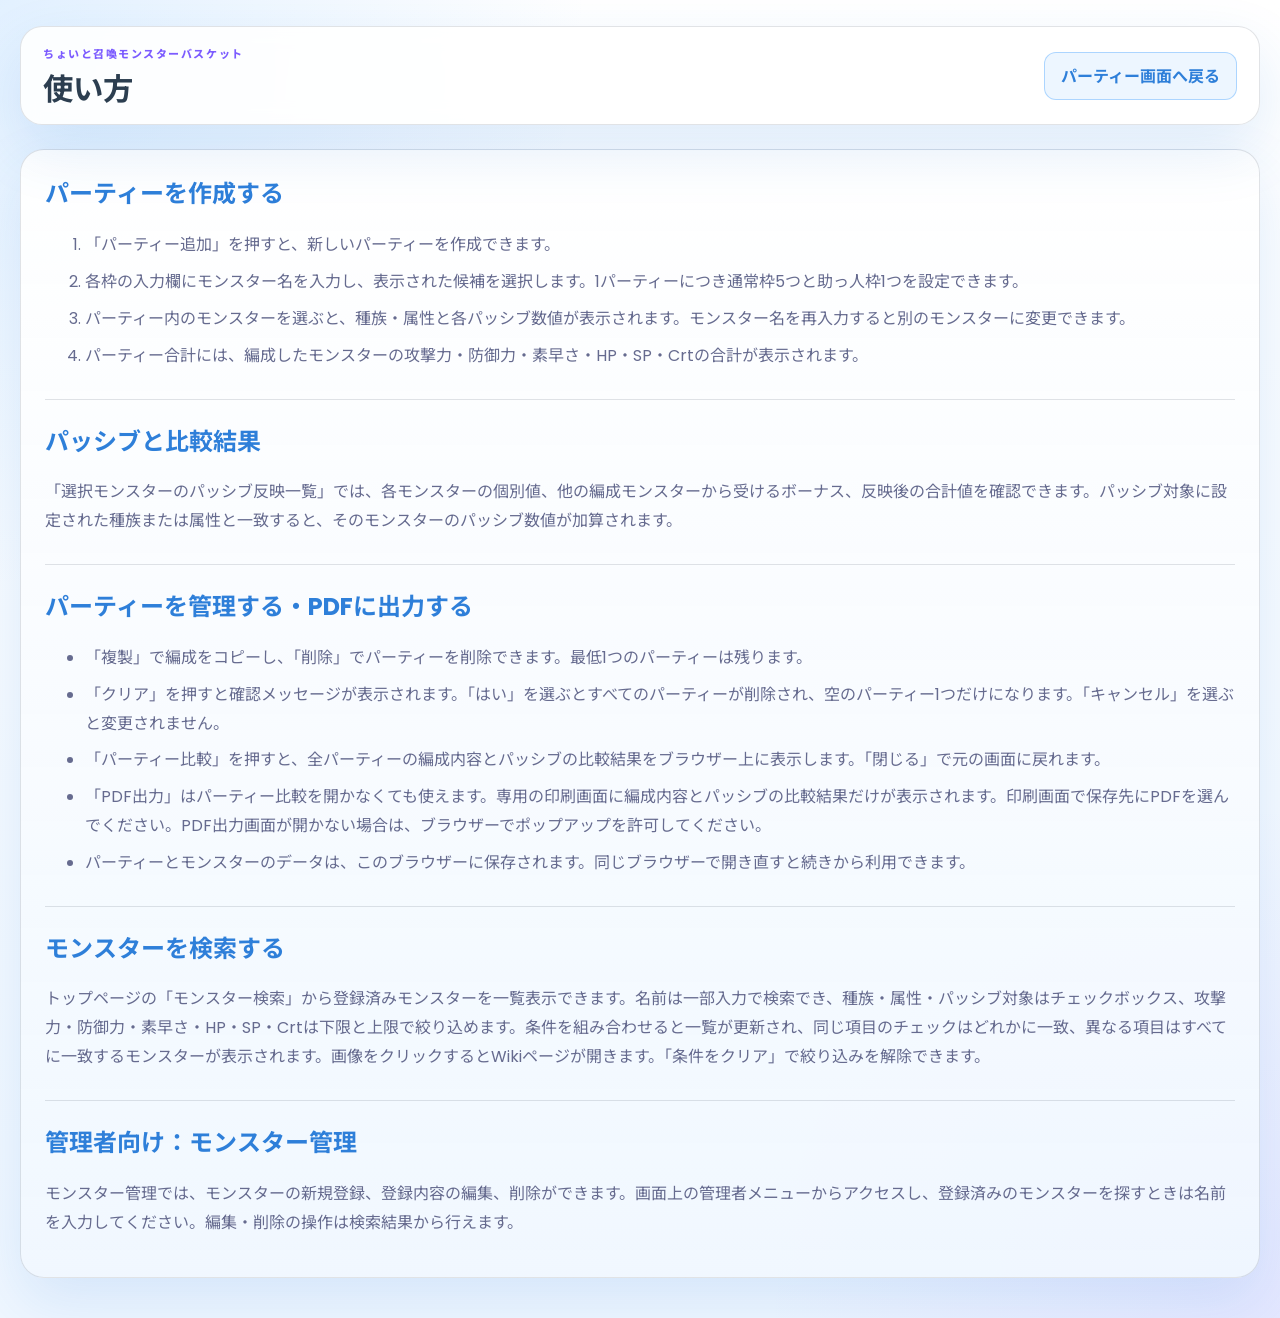
==== commit dda33feb: "Document isolated party PDF output Co-authored-by: monbasyama <340354951+monbasyama@users.noreply.gi" ====
--- a/how-to-use.html
+++ b/how-to-use.html
@@ -44,8 +44,8 @@
             <ul>
               <li>「複製」で編成をコピーし、「削除」でパーティーを削除できます。最低1つのパーティーは残ります。</li>
               <li>「クリア」を押すと確認メッセージが表示されます。「はい」を選ぶとすべてのパーティーが削除され、空のパーティー1つだけになります。「キャンセル」を選ぶと変更されません。</li>
-              <li>「パーティー比較」を押すと、PDF出力と同じ見た目で全パーティーの一覧をブラウザー上に表示します。「閉じる」で元の画面に戻れます。</li>
-              <li>「PDF出力」（パーティー比較の下にあります）を押すと、編成内容とパッシブの比較結果を印刷・PDF保存できます。印刷画面で保存先にPDFを選んでください。</li>
+              <li>「パーティー比較」を押すと、全パーティーの編成内容とパッシブの比較結果をブラウザー上に表示します。「閉じる」で元の画面に戻れます。</li>
+              <li>「PDF出力」はパーティー比較を開かなくても使えます。専用の印刷画面に編成内容とパッシブの比較結果だけが表示されます。印刷画面で保存先にPDFを選んでください。PDF出力画面が開かない場合は、ブラウザーでポップアップを許可してください。</li>
               <li>パーティーとモンスターのデータは、このブラウザーに保存されます。同じブラウザーで開き直すと続きから利用できます。</li>
             </ul>
           </section>
--- a/style.css
+++ b/style.css
@@ -108,6 +108,23 @@
   flex-wrap: wrap;
 }
 
+.app-version {
+  align-self: flex-start;
+  margin-left: auto;
+  color: var(--muted);
+  font-size: 0.7rem;
+  white-space: nowrap;
+}
+
+.app-version a {
+  color: inherit;
+  text-decoration: none;
+}
+
+.app-version a:hover {
+  text-decoration: underline;
+}
+
 .utility-sidebar {
   position: fixed;
   z-index: 10;
@@ -517,6 +534,13 @@
   min-width: 0;
 }
 
+.monster-detail .clear-monster-btn {
+  flex: 0 0 auto;
+  padding: 10px 12px;
+  margin-top: 8px;
+  white-space: nowrap;
+}
+
 .monster-image-frame {
   position: relative;
   display: flex;
@@ -860,17 +884,27 @@
 }
 
 .passive-summary-table thead th {
-  background: rgba(77, 166, 255, 0.1);
+  background: #e8f3ff;
   color: var(--primary-strong);
   white-space: nowrap;
 }
 
+.passive-summary-table thead th:first-child {
+  position: sticky;
+  left: 0;
+  z-index: 2;
+}
+
 .passive-summary-table tbody th {
   font-weight: 400;
 }
 
 .passive-summary-table tbody th:first-child {
+  position: sticky;
+  left: 0;
+  z-index: 1;
   min-width: 130px;
+  background: #f0f7ff;
 }
 
 .passive-summary-table tbody td:nth-child(4) {
@@ -886,7 +920,7 @@
   align-items: center;
   justify-content: space-between;
   gap: 4px;
-  min-width: 76px;
+  min-width: 96px;
   white-space: nowrap;
 }
 
@@ -898,8 +932,67 @@
   color: var(--text);
 }
 
-.pdf-print-content {
-  display: none;
+.party-comparison-content .pdf-summary-table thead tr:first-child th:first-child,
+.party-comparison-content .pdf-summary-table tbody .monster-image-cell {
+  position: sticky;
+  left: 0;
+  z-index: 4;
+  background: #fff;
+  background-clip: padding-box;
+  width: 24px;
+  min-width: 24px;
+  max-width: 24px;
+}
+
+.party-comparison-content .pdf-summary-table thead tr:first-child th:first-child {
+  z-index: 6;
+  background: #eee;
+}
+
+.party-comparison-content .pdf-summary-table thead tr:nth-child(2) th {
+  position: relative;
+  z-index: 0;
+  background: #eee;
+}
+
+.party-comparison-content .pdf-summary-table thead tr:first-child th:nth-child(2),
+.party-comparison-content .pdf-summary-table tbody th[scope="row"] {
+  position: sticky;
+  left: 24px;
+  z-index: 3;
+}
+
+.party-comparison-content .pdf-summary-table thead tr:first-child th:nth-child(2) {
+  z-index: 5;
+}
+
+.party-comparison-content .pdf-summary-table thead tr:first-child th:nth-child(2),
+.party-comparison-content .pdf-summary-table tbody th[scope="row"] {
+  min-width: 80px;
+  white-space: nowrap !important;
+  background: #fff;
+  background-clip: padding-box;
+}
+
+.party-comparison-content .pdf-summary-table thead tr:first-child th:nth-child(2) {
+  background: #eee;
+}
+
+.party-comparison-content .pdf-summary-table td,
+.party-comparison-content .pdf-summary-table th {
+  color: #000;
+}
+
+.party-comparison-content .pdf-party {
+  width: max-content;
+  min-width: 100%;
+}
+
+.party-comparison-content .pdf-party h2 {
+  position: sticky;
+  left: 0;
+  width: max-content;
+  background: #fff;
 }
 
 .usage-guide section + section {
@@ -920,25 +1013,6 @@
 
 .usage-guide li + li {
   margin-top: 8px;
-}
-
-@media print {
-  @page {
-    margin: 0;
-  }
-
-  body {
-    background: #fff !important;
-  }
-
-  body > :not(.pdf-print-content) {
-    display: none !important;
-  }
-
-  body > .pdf-print-content {
-    display: block !important;
-    background: #fff !important;
-  }
 }
 
 @media (max-width: 780px) {
@@ -954,6 +1028,10 @@
     align-items: flex-start;
   }
 
+  .app-version {
+    align-self: flex-end;
+  }
+
   .topbar-actions,
   .form-actions,
   .monster-actions {
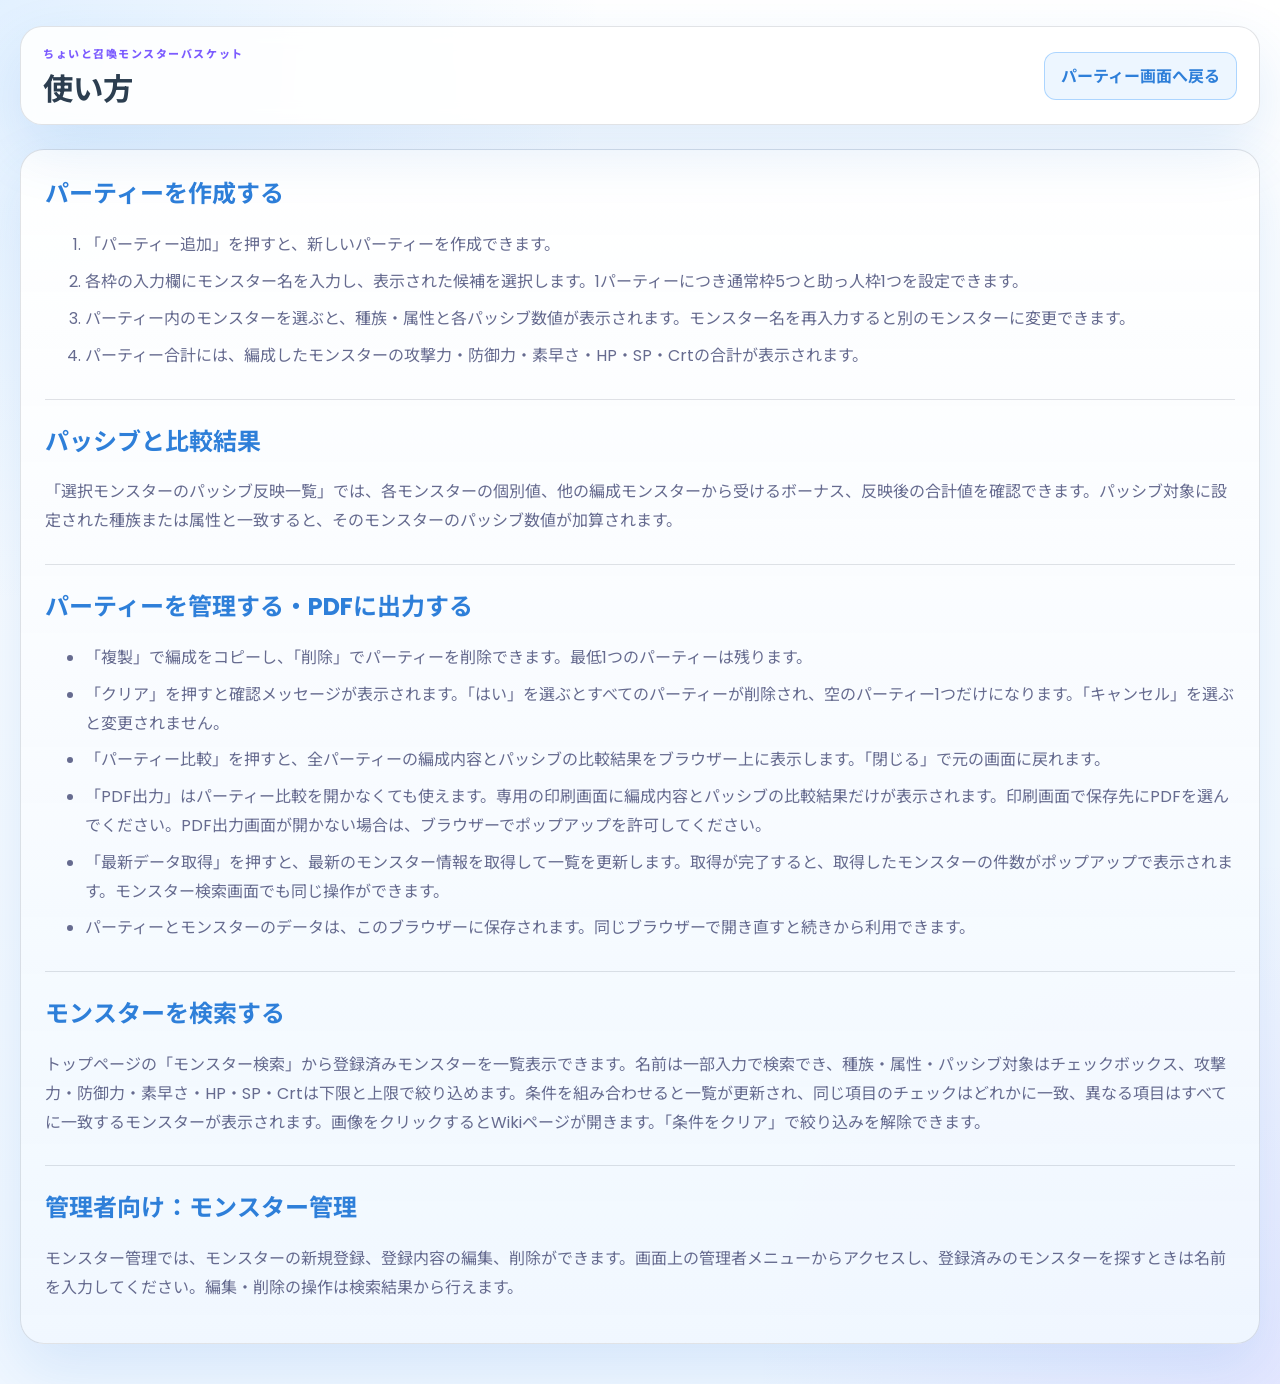
==== commit 889fe84a: "Show latest data refresh results in popups Co-authored-by: monbasyama <340354951+monbasyama@users.no" ====
--- a/how-to-use.html
+++ b/how-to-use.html
@@ -46,6 +46,7 @@
               <li>「クリア」を押すと確認メッセージが表示されます。「はい」を選ぶとすべてのパーティーが削除され、空のパーティー1つだけになります。「キャンセル」を選ぶと変更されません。</li>
               <li>「パーティー比較」を押すと、全パーティーの編成内容とパッシブの比較結果をブラウザー上に表示します。「閉じる」で元の画面に戻れます。</li>
               <li>「PDF出力」はパーティー比較を開かなくても使えます。専用の印刷画面に編成内容とパッシブの比較結果だけが表示されます。印刷画面で保存先にPDFを選んでください。PDF出力画面が開かない場合は、ブラウザーでポップアップを許可してください。</li>
+              <li>「最新データ取得」を押すと、最新のモンスター情報を取得して一覧を更新します。取得が完了すると、取得したモンスターの件数がポップアップで表示されます。モンスター検索画面でも同じ操作ができます。</li>
               <li>パーティーとモンスターのデータは、このブラウザーに保存されます。同じブラウザーで開き直すと続きから利用できます。</li>
             </ul>
           </section>
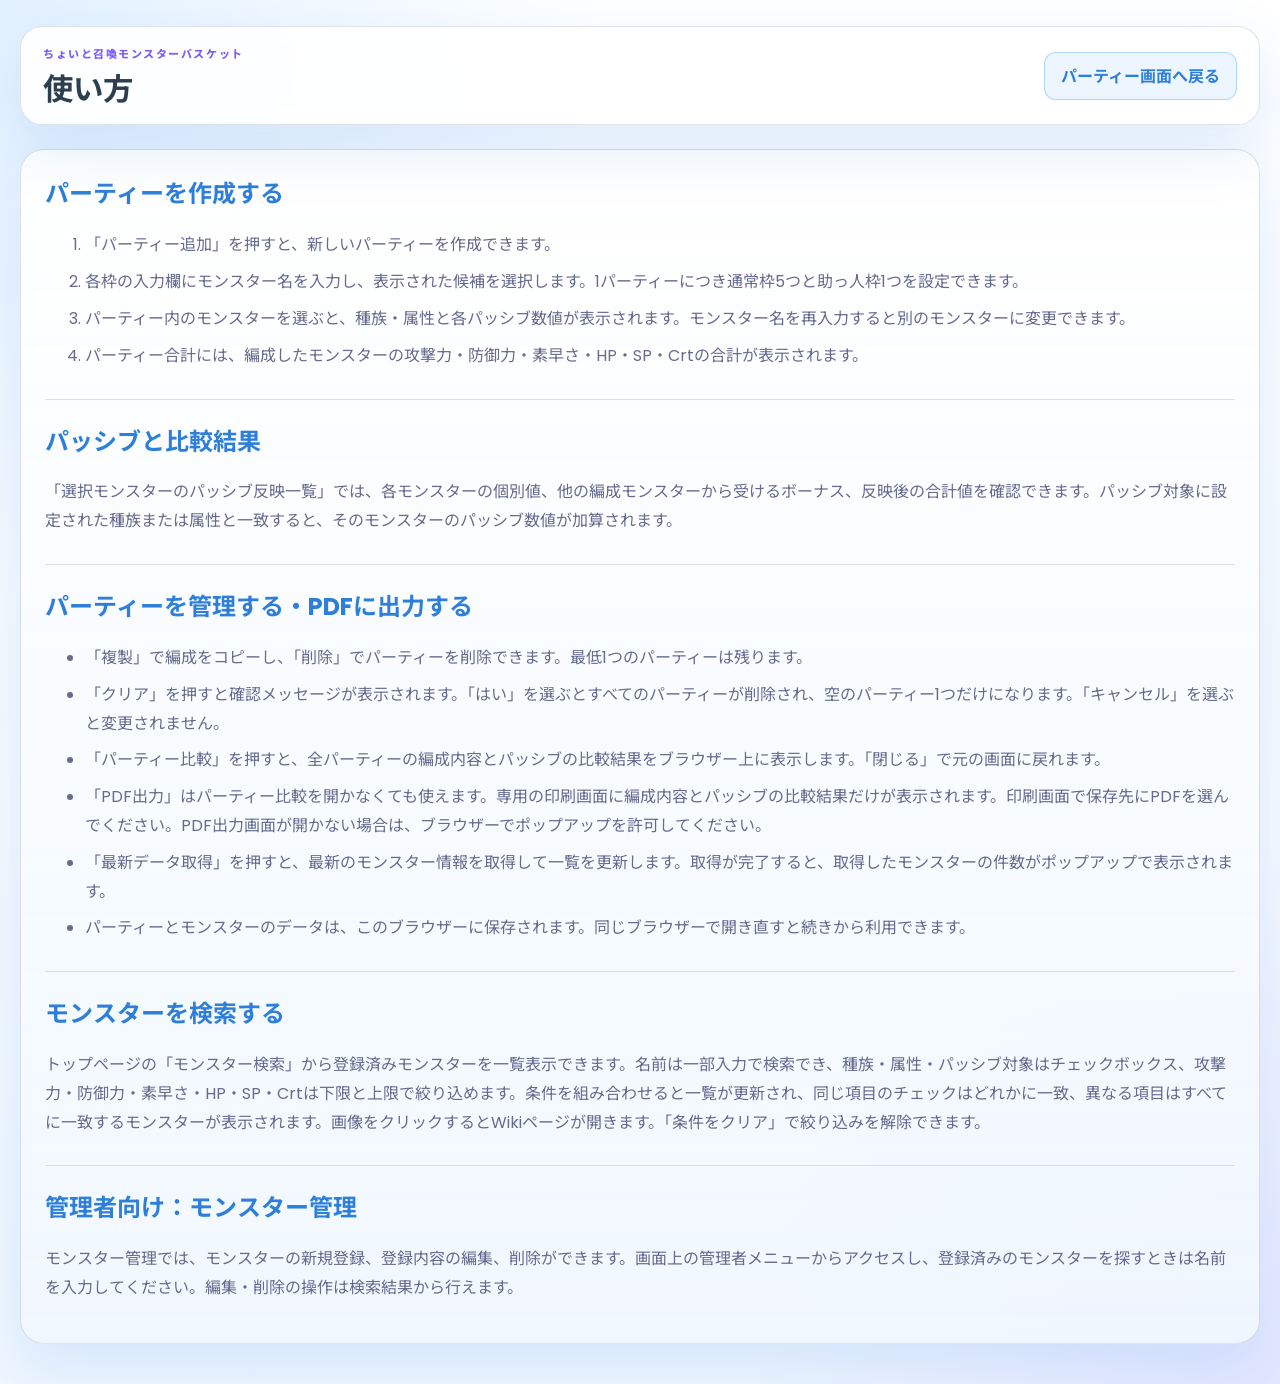
==== commit 42e7c2d8: "Remove monster catalog refresh control Co-authored-by: monbasyama <340354951+monbasyama@users.norepl" ====
--- a/how-to-use.html
+++ b/how-to-use.html
@@ -46,7 +46,7 @@
               <li>「クリア」を押すと確認メッセージが表示されます。「はい」を選ぶとすべてのパーティーが削除され、空のパーティー1つだけになります。「キャンセル」を選ぶと変更されません。</li>
               <li>「パーティー比較」を押すと、全パーティーの編成内容とパッシブの比較結果をブラウザー上に表示します。「閉じる」で元の画面に戻れます。</li>
               <li>「PDF出力」はパーティー比較を開かなくても使えます。専用の印刷画面に編成内容とパッシブの比較結果だけが表示されます。印刷画面で保存先にPDFを選んでください。PDF出力画面が開かない場合は、ブラウザーでポップアップを許可してください。</li>
-              <li>「最新データ取得」を押すと、最新のモンスター情報を取得して一覧を更新します。取得が完了すると、取得したモンスターの件数がポップアップで表示されます。モンスター検索画面でも同じ操作ができます。</li>
+              <li>「最新データ取得」を押すと、最新のモンスター情報を取得して一覧を更新します。取得が完了すると、取得したモンスターの件数がポップアップで表示されます。</li>
               <li>パーティーとモンスターのデータは、このブラウザーに保存されます。同じブラウザーで開き直すと続きから利用できます。</li>
             </ul>
           </section>
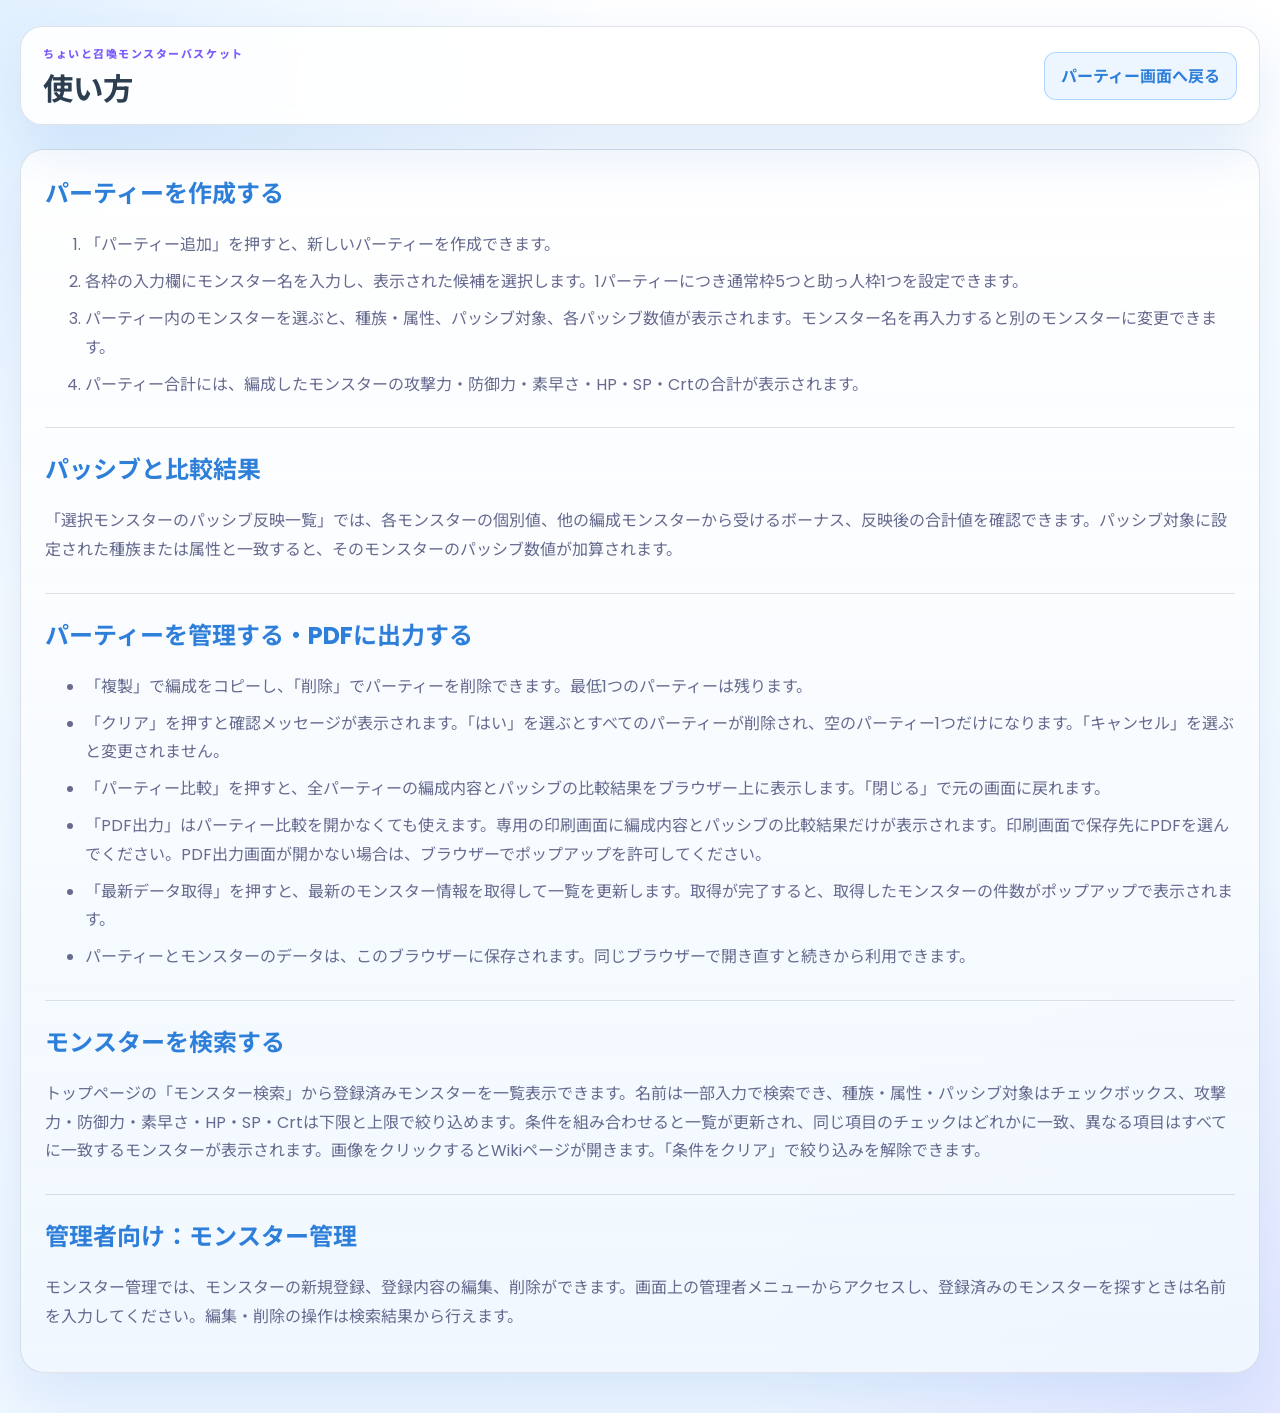
==== commit 78eef760: "Show passive targets on party cards Co-authored-by: monbasyama <340354951+monbasyama@users.noreply.g" ====
--- a/how-to-use.html
+++ b/how-to-use.html
@@ -29,7 +29,7 @@
             <ol>
               <li>「パーティー追加」を押すと、新しいパーティーを作成できます。</li>
               <li>各枠の入力欄にモンスター名を入力し、表示された候補を選択します。1パーティーにつき通常枠5つと助っ人枠1つを設定できます。</li>
-              <li>パーティー内のモンスターを選ぶと、種族・属性と各パッシブ数値が表示されます。モンスター名を再入力すると別のモンスターに変更できます。</li>
+              <li>パーティー内のモンスターを選ぶと、種族・属性、パッシブ対象、各パッシブ数値が表示されます。モンスター名を再入力すると別のモンスターに変更できます。</li>
               <li>パーティー合計には、編成したモンスターの攻撃力・防御力・素早さ・HP・SP・Crtの合計が表示されます。</li>
             </ol>
           </section>
--- a/style.css
+++ b/style.css
@@ -373,6 +373,10 @@
   margin-bottom: 8px;
 }
 
+.monster-passive-target {
+  margin-bottom: 8px;
+}
+
 .monster-passive-table {
   width: 100%;
   border-collapse: collapse;
